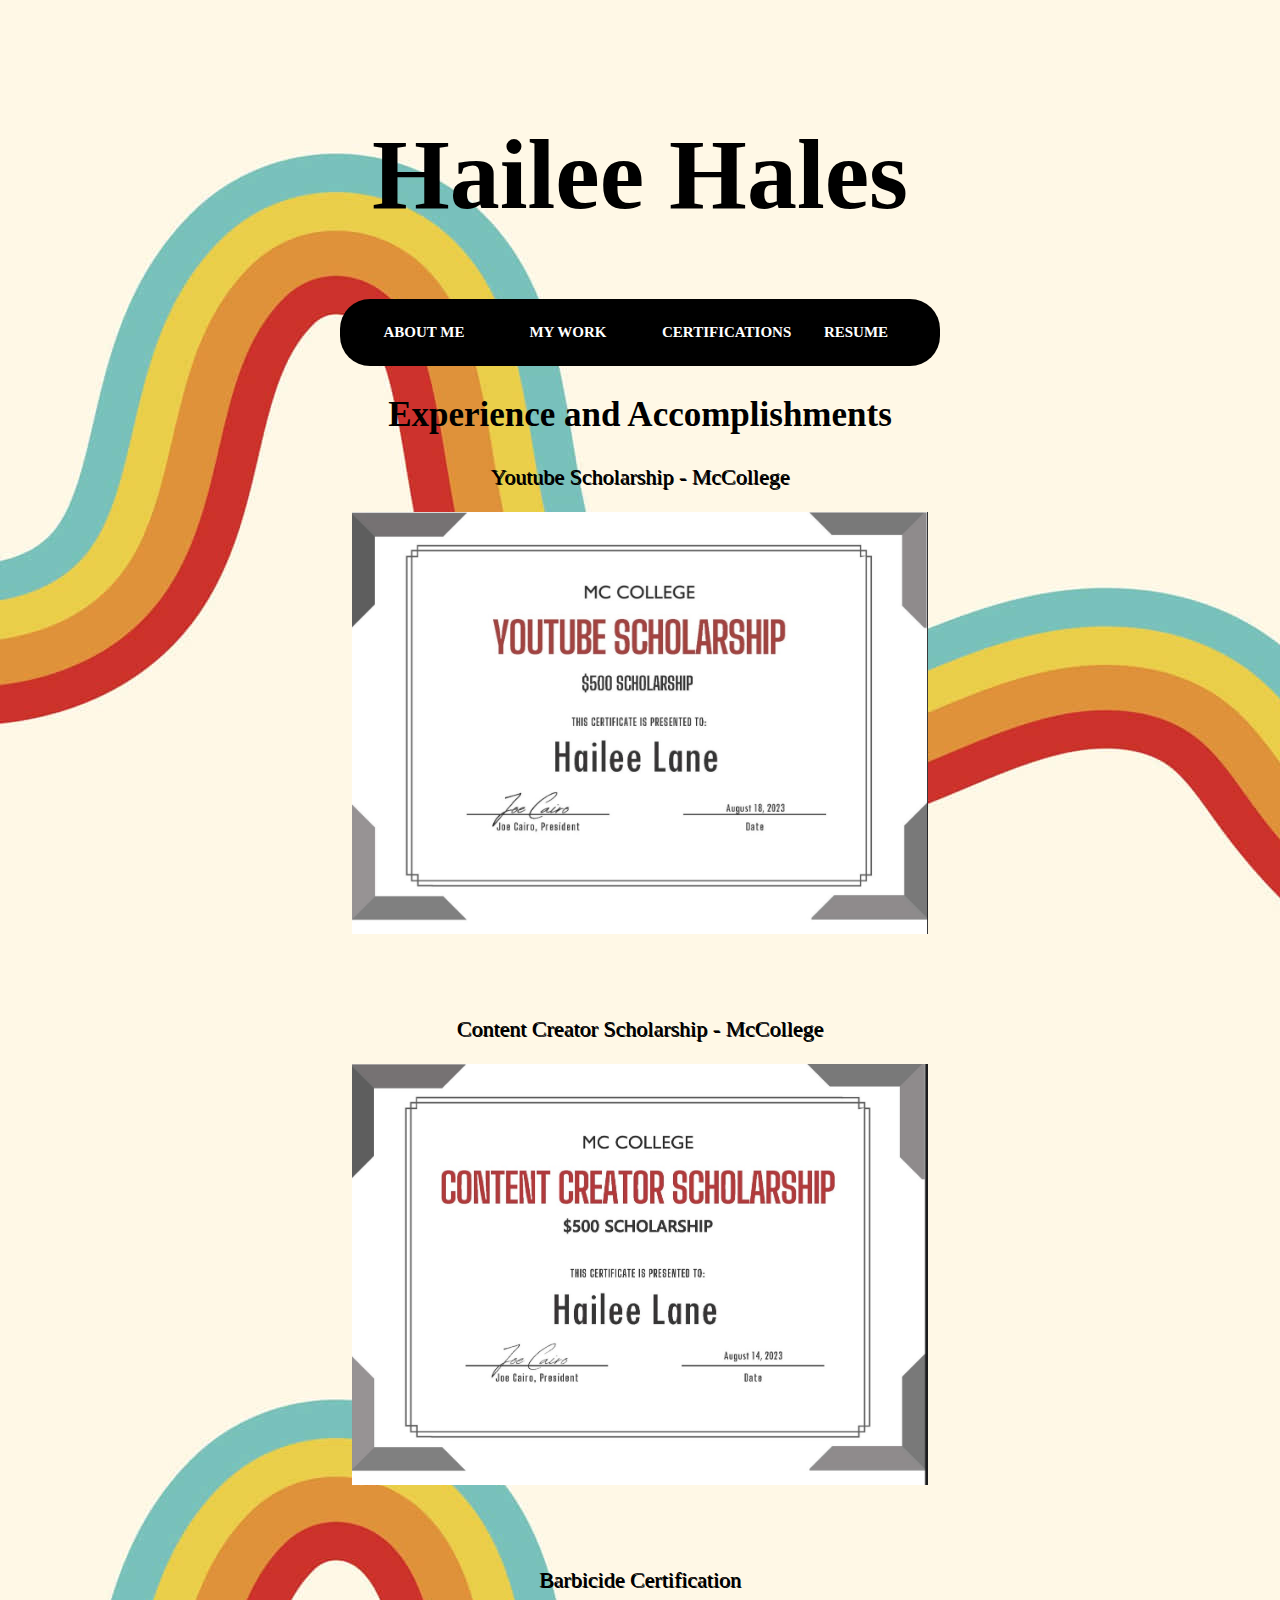
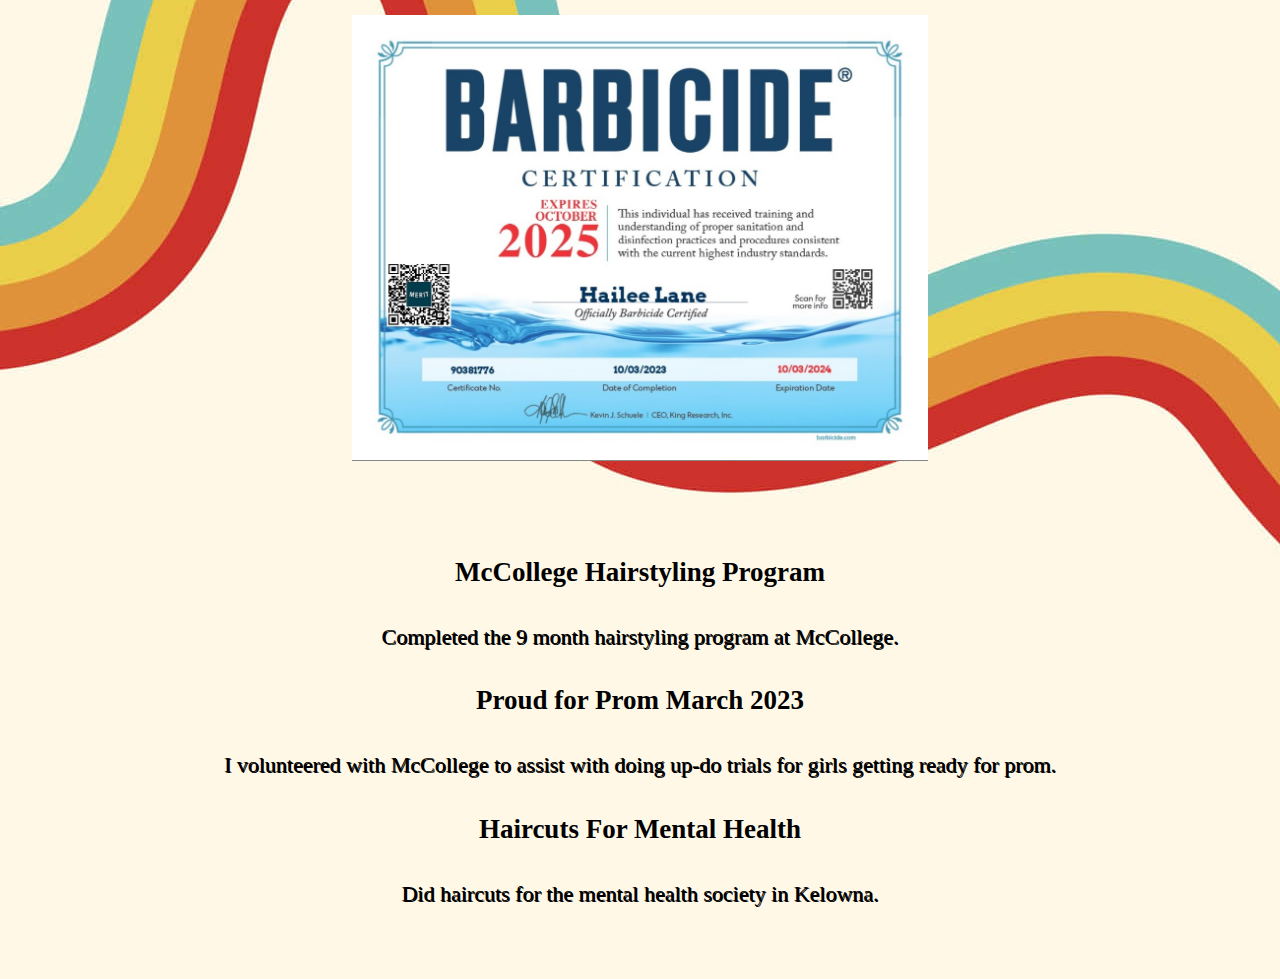
==== certifications.html @ 3bbcafbb "Add files via upload" ====
<!DOCTYPE html>
<html lang="en">
<head>
    <meta charset="UTF-8">
    <meta name="viewport" content="width=device-width, initial-scale=1.0">
    <link rel="stylesheet" href="style.css">
    <title>Hair by Hailee</title>
</head>
<body>
    <header>
        <h1>Hailee Hales</h1>
    </header>
    <nav class="navbar">
        <ul>
            <li><a href="index.html">About Me</a></li>
            <li><a href="mywork.html">My Work</a></li>
            <li><a href="certifications.html">Certifications</a></li>
            <li><a href="resume.html">Resume</a></li>
        </ul>
    </nav>
    <h2>Experience and Accomplishments</h2>
        <p class="cert">Youtube Scholarship - McCollege</p>
            
            <img width="400" src="/images/Hailee_YT_Scholarship.jpg">
              
        <p class="cert">Content Creator Scholarship - McCollege</p>
            
            <img width="400" src="/images/Hailee_CC_Scholarship.jpg">
            
        <p class="cert">Barbicide Certification</p>
               
            <img width="400" src="/images/Hailee_BARBICIDE_Cert.jpg">
             
        <h4>McCollege Hairstyling Program</h4>
            <p class="info">Completed the 9 month hairstyling program at McCollege.</p>
        <h4>Proud for Prom March 2023</h4>
            <p class="info">I volunteered with McCollege to assist with doing up-do trials for girls getting ready for prom.</p>
        <h4>Haircuts For Mental Health</h4>
            <p class="info">Did haircuts for the mental health society in Kelowna.</p>





</body>
</html>
---- style.css ----
body {
    margin: auto;
    width: 960px;
    padding: 50px;
    background-image: url(/images/70s-background-2nb7504wm1p45l3u.jpg);
}


h1 {
    font-family: Mainstay; 
    font-size: 100px;
    text-align: center;
}


.navbar {
    width: 600px;
    margin: auto;
}


.navbar ul {
    list-style: none;
    background: black;
    padding: 0;
    margin: 0;
    text-align: center;
    border-radius: 30px;
}


.navbar li {
    display: inline-block;
}


.navbar a {
    text-decoration: none;
    color: #fff;
    width: 100px;
    display: block;
    padding: 25px  20px;
    font-size: 15px;
    font-family: PT Sans;
    text-transform: uppercase;
    font-weight: bold;
    text-align: center;
    border-radius: 25px;
}


.navbar a:hover {
    background: rgba(73, 73, 73, 0.45);
}


h2 {
    font-family: Mighty Souly;
    text-align: center;
    font-size: 35px;
}


h4 {
    font-family: Mighty Souly   ;
    font-size: 27px;
    text-align: center;
    
}


p {
    font-family: PT Sans; 
    text-shadow: 1px 1px;
}


a {
    font-family: PT Sans;
}


.info {
    text-align: center;
    font-size: 22px;
}


.about {
    text-align: center;
    font-size: 20px;
}


.main {
    text-align: center;
    font-size: 20px;

}


.resume {
    text-align: center;
    margin: 70px;
    font-size: 20px;
}


.cert {
    text-align: center;
    font-size: 22px;
}


.desc {
    font-family: Mighty Souly;
    text-shadow: none;
    font-size: 24px;
    text-align: center;
}

img {
    display: block;
    width: 60%;
    margin: auto;
    padding-bottom: 60px;
}

.btn {
    text-decoration: none;
    background-color: #FFF;
    font-size: 16px;
    font-weight: bold;
    color: #000;
    border-radius: 15px;
}


.btn--download {
    box-shadow: 0 6px 23px;
    padding: 16px 32px;
    position: relative;
    left: 370px;
}
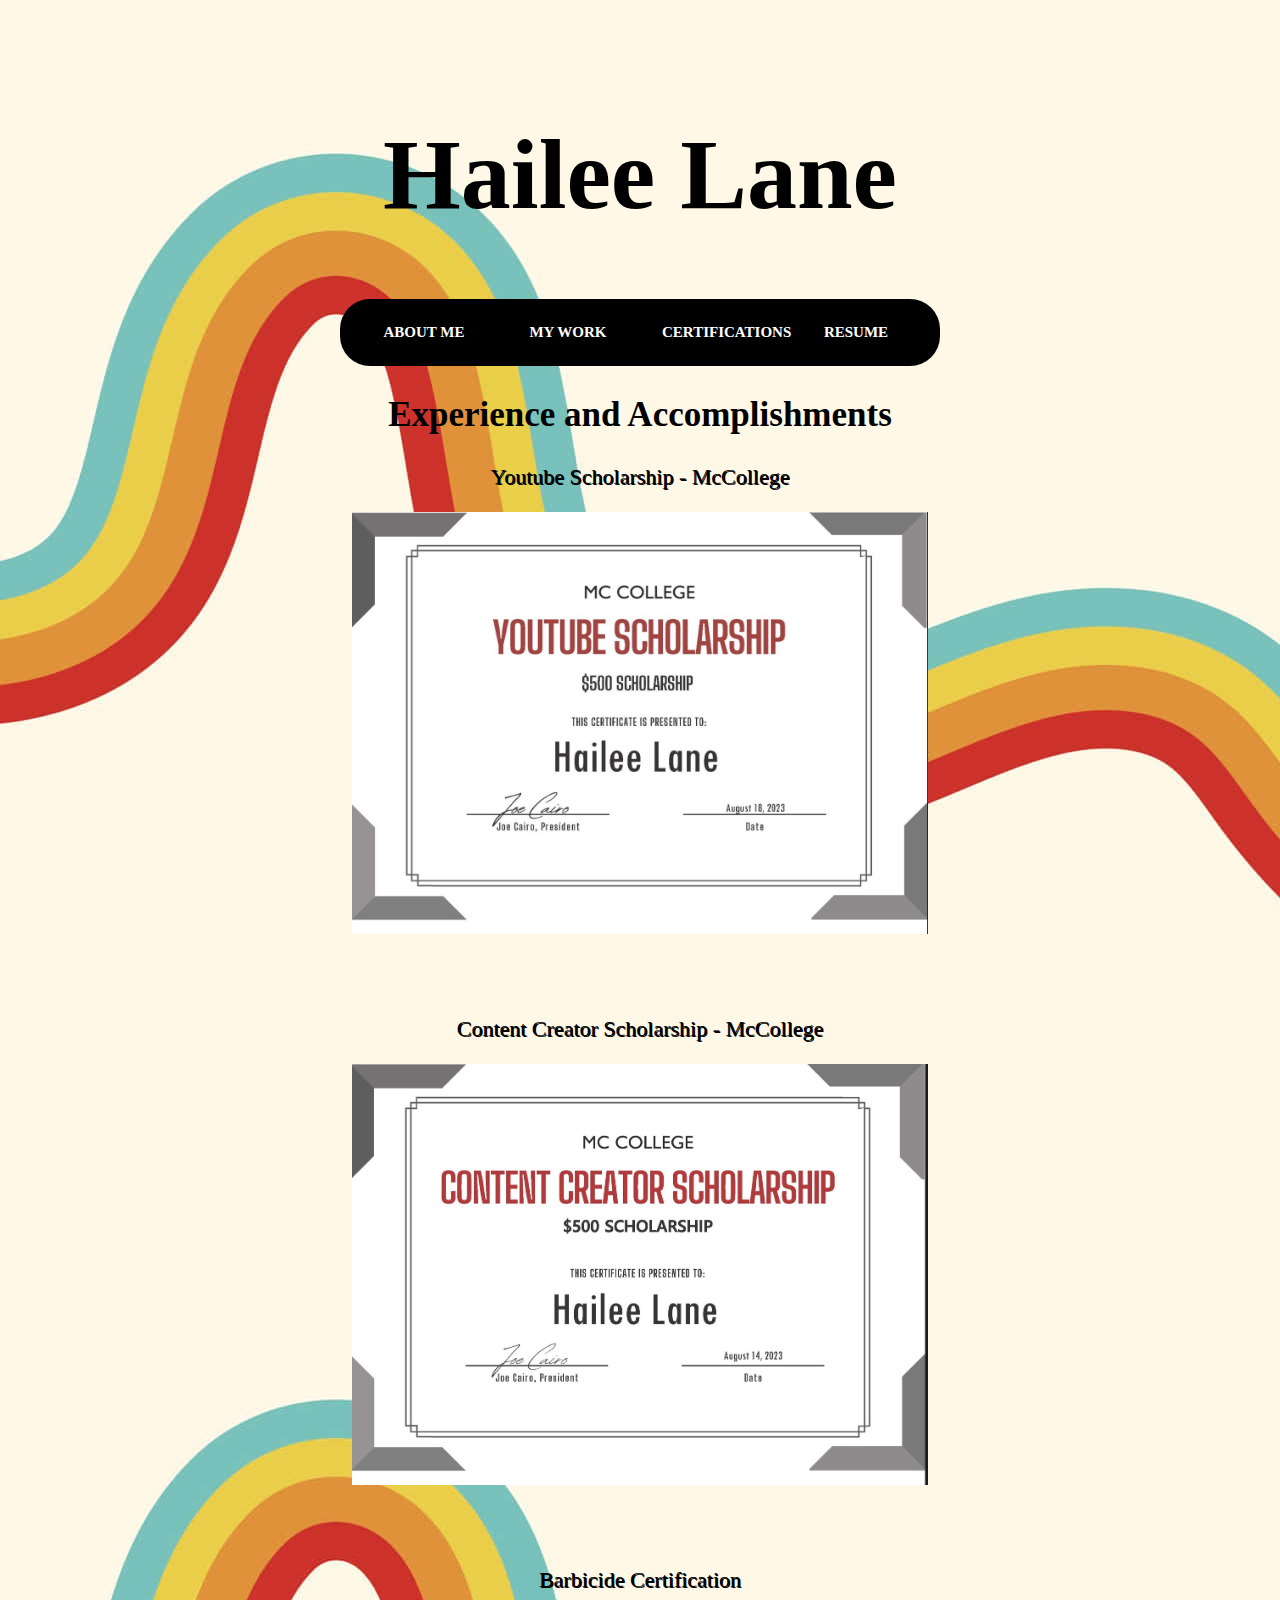
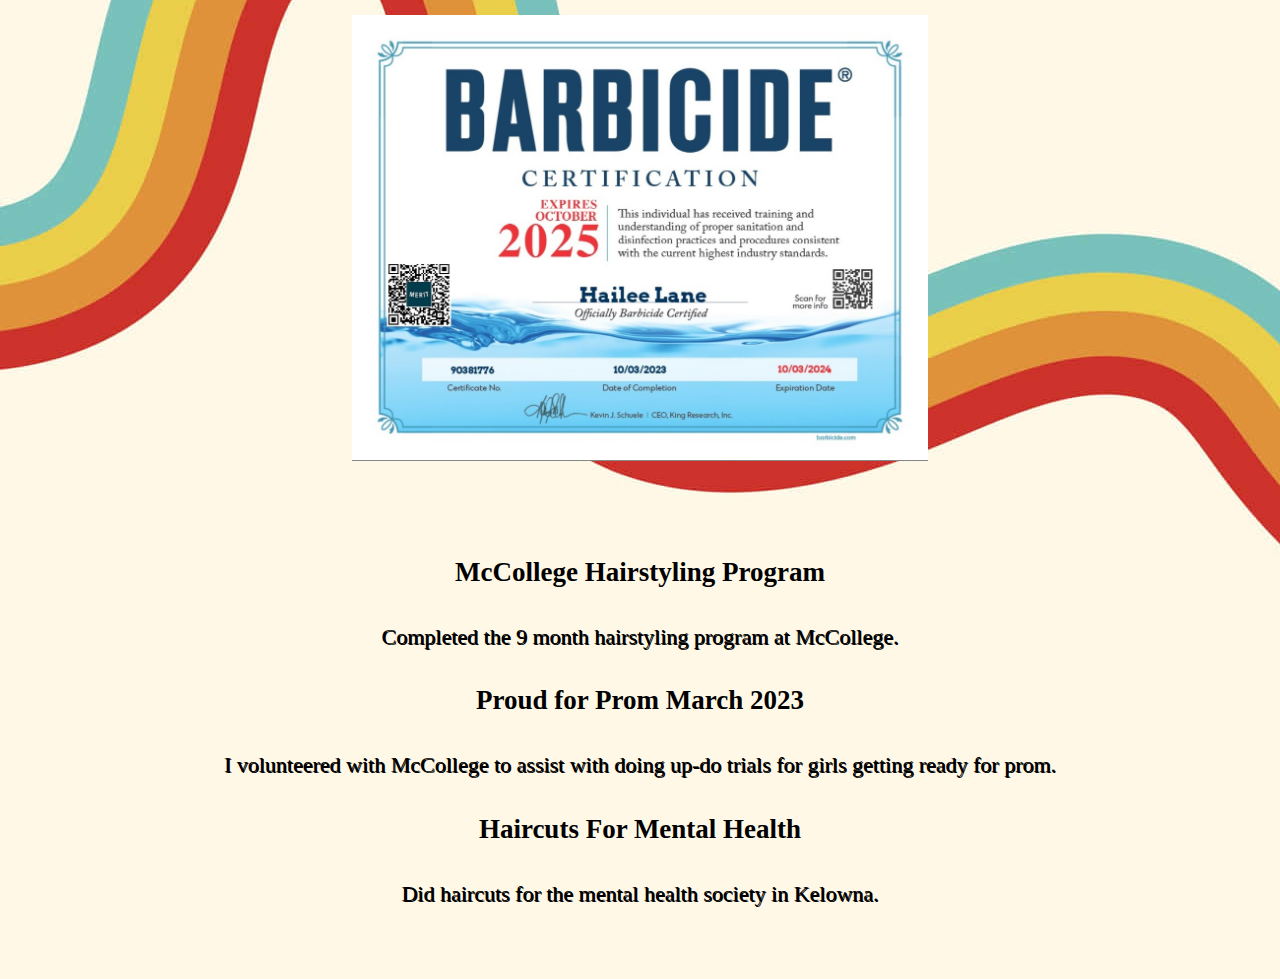
==== commit e659a738: "Update certifications.html" ====
--- a/certifications.html
+++ b/certifications.html
@@ -8,7 +8,7 @@
 </head>
 <body>
     <header>
-        <h1>Hailee Hales</h1>
+        <h1>Hailee Lane</h1>
     </header>
     <nav class="navbar">
         <ul>
@@ -21,15 +21,15 @@
     <h2>Experience and Accomplishments</h2>
         <p class="cert">Youtube Scholarship - McCollege</p>
             
-            <img width="400" src="/images/Hailee_YT_Scholarship.jpg">
+            <img width="400" src="images/Hailee_YT_Scholarship.jpg">
               
         <p class="cert">Content Creator Scholarship - McCollege</p>
             
-            <img width="400" src="/images/Hailee_CC_Scholarship.jpg">
+            <img width="400" src="images/Hailee_CC_Scholarship.jpg">
             
         <p class="cert">Barbicide Certification</p>
                
-            <img width="400" src="/images/Hailee_BARBICIDE_Cert.jpg">
+            <img width="400" src="images/Hailee_BARBICIDE_Cert.jpg">
              
         <h4>McCollege Hairstyling Program</h4>
             <p class="info">Completed the 9 month hairstyling program at McCollege.</p>
@@ -43,4 +43,4 @@
 
 
 </body>
-</html>+</html>
--- a/style.css
+++ b/style.css
@@ -2,7 +2,7 @@
     margin: auto;
     width: 960px;
     padding: 50px;
-    background-image: url(/images/70s-background-2nb7504wm1p45l3u.jpg);
+    background-image: url(images/70s-background-2nb7504wm1p45l3u.jpg);
 }
 
 
@@ -141,4 +141,4 @@
     padding: 16px 32px;
     position: relative;
     left: 370px;
-}+}
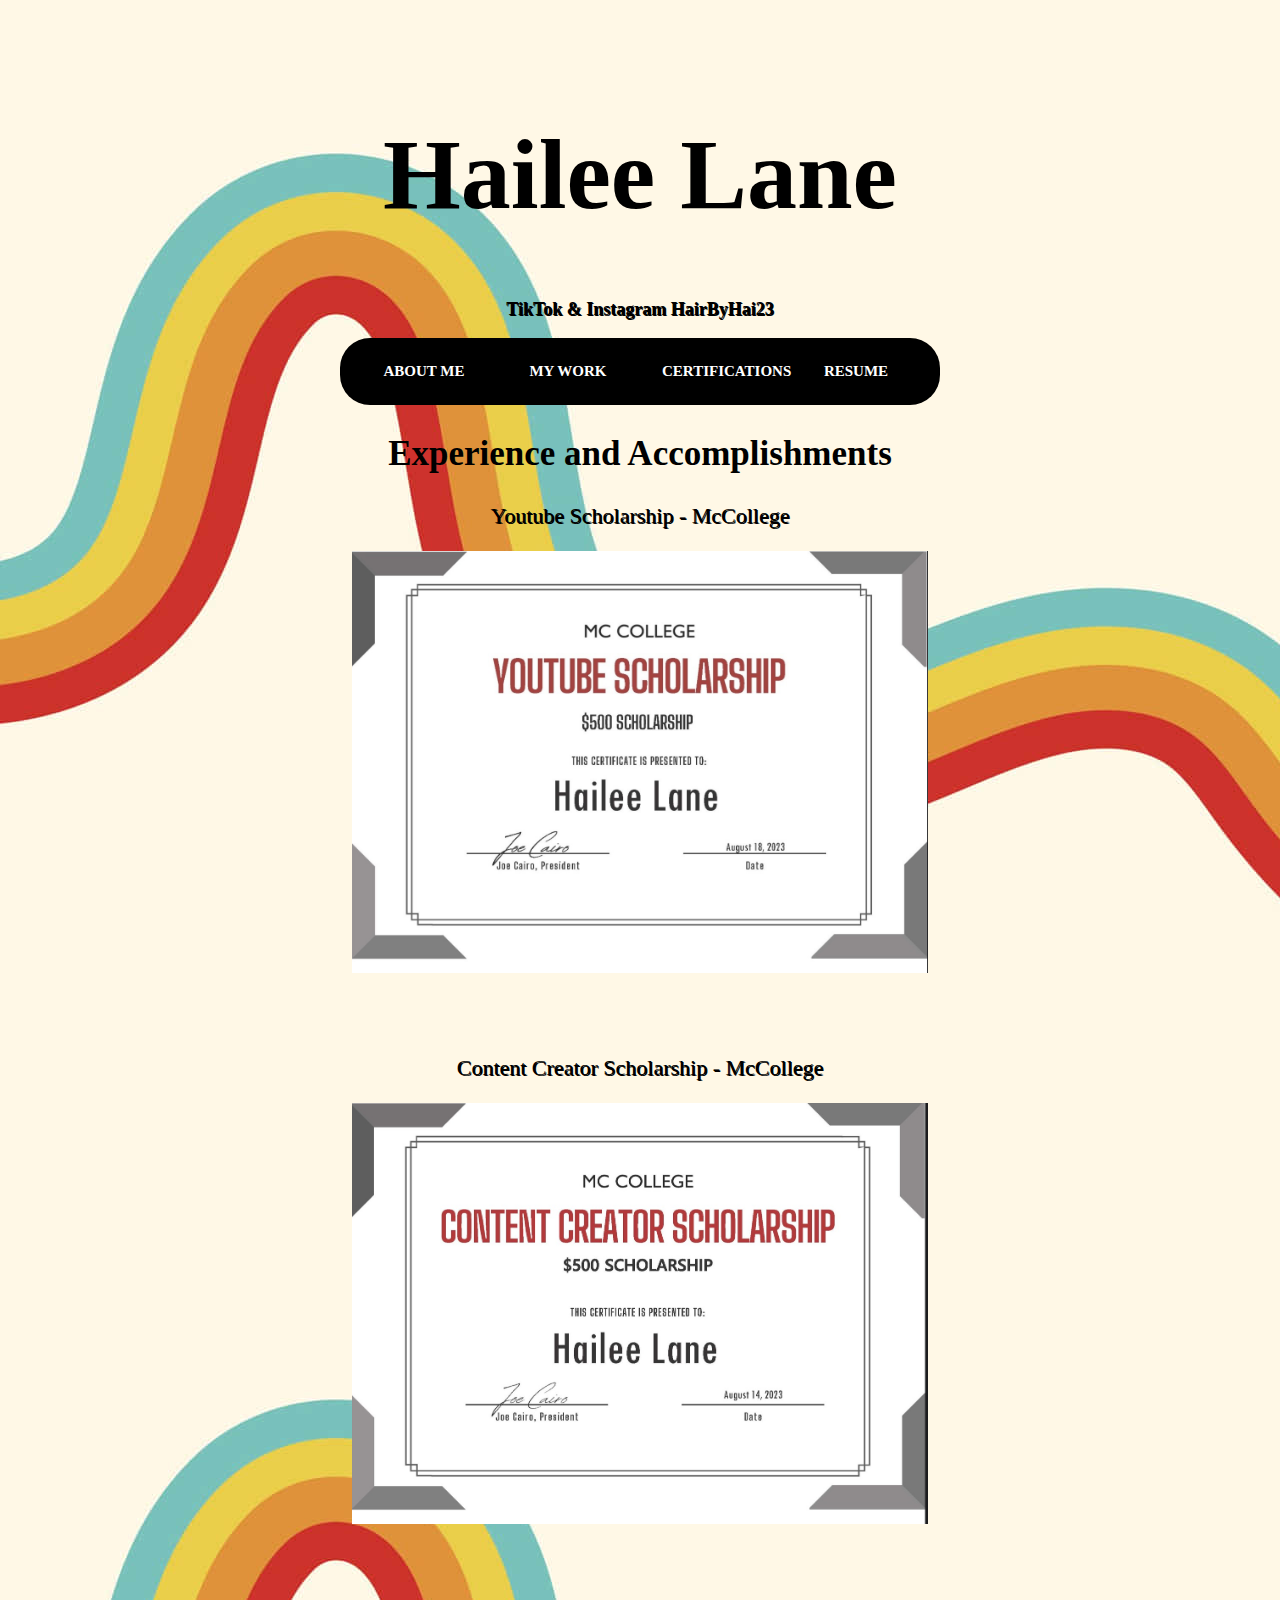
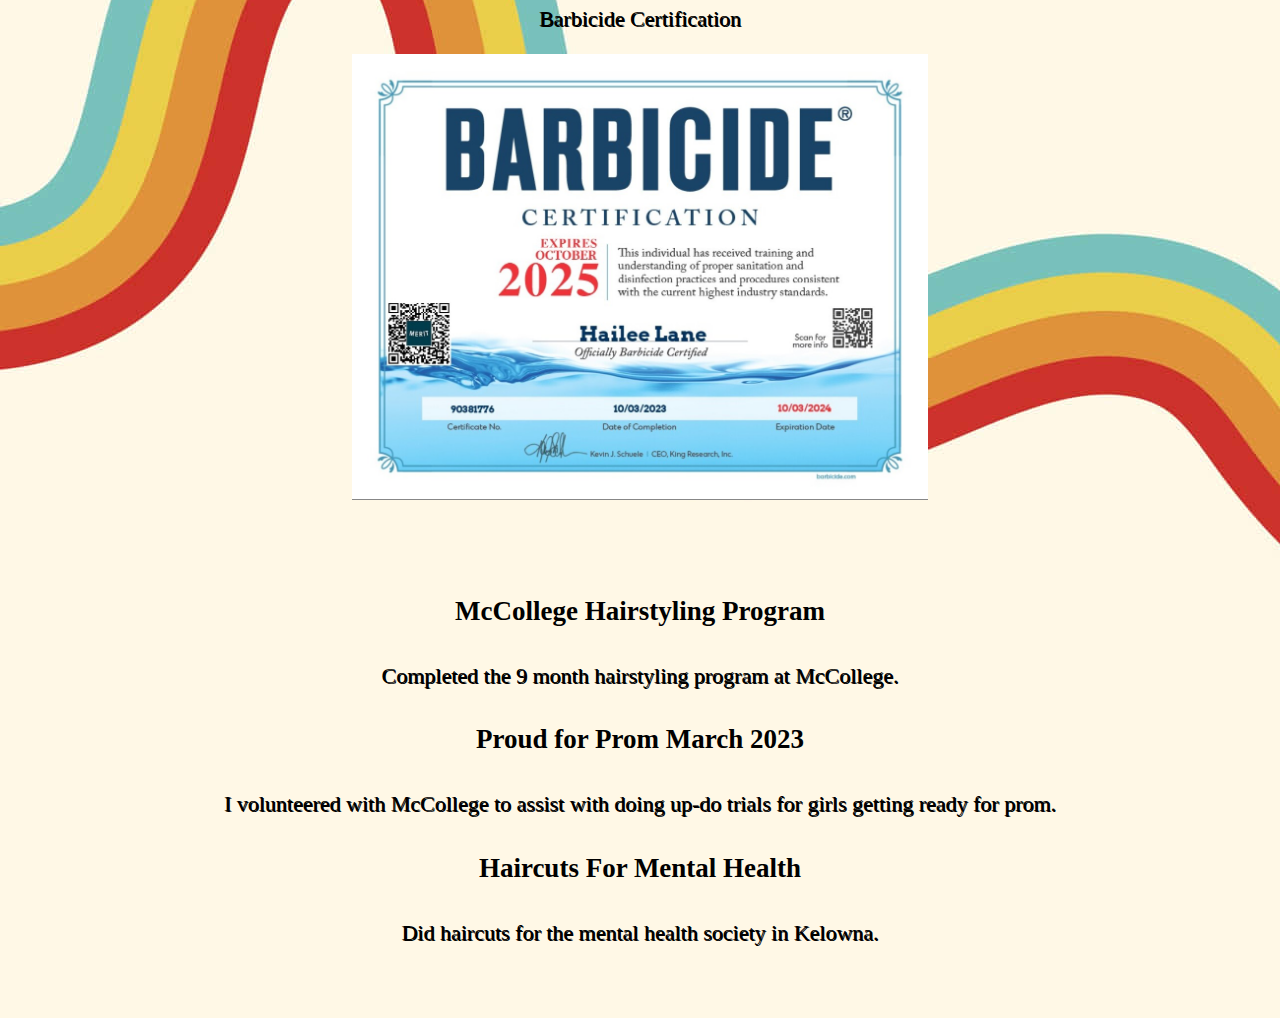
==== commit b85f3bf6: "Update certifications.html" ====
--- a/certifications.html
+++ b/certifications.html
@@ -9,6 +9,7 @@
 <body>
     <header>
         <h1>Hailee Lane</h1>
+        <h3>TikTok & Instagram HairByHai23</h3>
     </header>
     <nav class="navbar">
         <ul>
--- a/style.css
+++ b/style.css
@@ -2,16 +2,25 @@
     margin: auto;
     width: 960px;
     padding: 50px;
-    background-image: url(images/70s-background-2nb7504wm1p45l3u.jpg);
+    background-image: url(/images/70s-background-2nb7504wm1p45l3u.jpg);
 }
 
 
 h1 {
     font-family: Mainstay; 
+    src: url(../HairByHailee/fonts/Mainstay.ttf) format(truetype);
     font-size: 100px;
     text-align: center;
 }
 
+h3 {
+    font-size: 18px;
+    font-family: PT Sans;
+    font-weight: bold;
+    src: url(../HairByHailee/fonts/PTSans-Regular.ttf) format(truetype);
+    text-align: center;
+    text-shadow: 1px 1px;
+}
 
 .navbar {
     width: 600px;
@@ -42,6 +51,7 @@
     padding: 25px  20px;
     font-size: 15px;
     font-family: PT Sans;
+    src: url(../HairByHailee/fonts/PTSans-Regular.ttf) format(truetype);
     text-transform: uppercase;
     font-weight: bold;
     text-align: center;
@@ -56,13 +66,15 @@
 
 h2 {
     font-family: Mighty Souly;
+    src: url(../HairByHailee/fonts/Mighty\ Souly.otf) format(onetype);
     text-align: center;
     font-size: 35px;
 }
 
 
 h4 {
-    font-family: Mighty Souly   ;
+    font-family: Mighty Souly;
+    src: url(../HairByHailee/fonts/Mighty\ Souly.otf) format(onetype);
     font-size: 27px;
     text-align: center;
     
@@ -71,12 +83,14 @@
 
 p {
     font-family: PT Sans; 
+    src: url(../HairByHailee/fonts/PTSans-Regular.ttf) format(truetype);
     text-shadow: 1px 1px;
 }
 
 
 a {
     font-family: PT Sans;
+    src: url(../HairByHailee/fonts/PTSans-Regular.ttf) format(truetype);
 }
 
 
@@ -114,6 +128,7 @@
 
 .desc {
     font-family: Mighty Souly;
+    src: url(../HairByHailee/fonts/Mighty\ Souly.otf) format(onetype);
     text-shadow: none;
     font-size: 24px;
     text-align: center;
